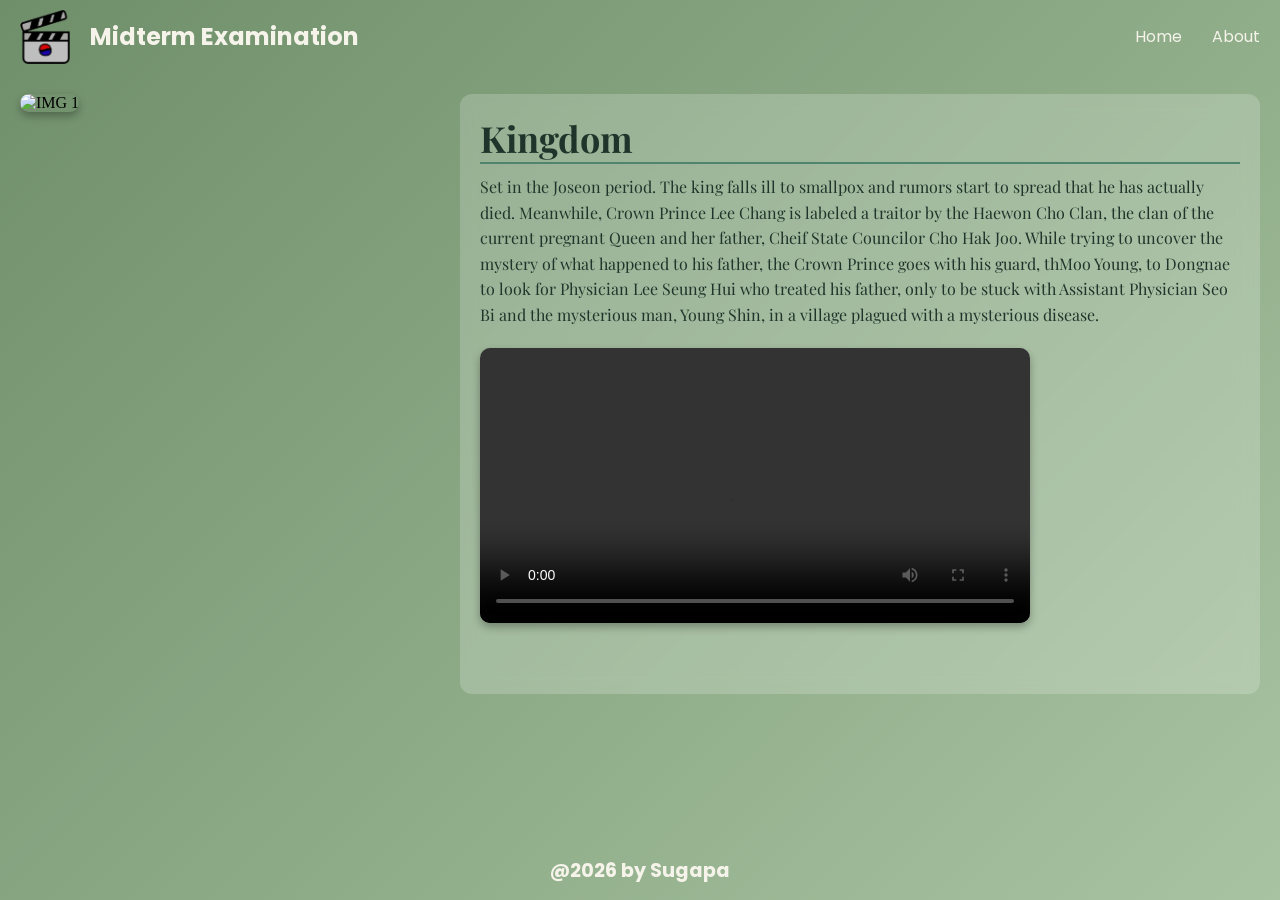
==== kingdom.html @ 0969eb28 "Initial commit" ====
<!DOCTYPE html>
<html lang="en">

<head>
    <meta charset="UTF-8">
    <meta name="viewport" content="width=device-width, initial-scale=1.0">
    <link rel="shortcut icon" href="img/logo.webp" type="image/x-icon">
    <link rel="stylesheet" href="css/video.css">
    <title>Kingdom</title>
</head>

<body>
    <header>
        <nav>
            <div class="logo">
                <img src="img/logo.webp" alt="">
                <h1>Midterm Examination</h1>
            </div>
            <ul class="nav-links">
                <li><a href="index.html">Home</a></li>
                <li><a href="about.html">About</a></li>
            </ul>
        </nav>
    </header>
    <section class="container">
        <div class="left">
            <div class="img-container">
                <img src="img/kingdom.webp" alt="IMG 1">
            </div>
        </div>
        <div class="right">
            <div class="title">
                <h1>Kingdom</h1>
            </div>
            <div class="description">
                <p> Set in the Joseon period. The king falls ill to smallpox and rumors start to spread that he has
                    actually died. Meanwhile, Crown Prince Lee Chang is labeled a traitor by the Haewon Cho Clan, the
                    clan of the current pregnant Queen and her father, Cheif State Councilor Cho Hak Joo. While trying
                    to uncover the mystery of what happened to his father, the Crown Prince goes with his guard, thMoo
                    Young, to Dongnae to look for Physician Lee Seung Hui who treated his father, only to be stuck with
                    Assistant Physician Seo Bi and the mysterious man, Young Shin, in a village plagued with a
                    mysterious disease.</p>
            </div>
            <div class="video">
                <video src="video/kingdom.webm" autoplay controls></video>
            </div>
        </div>
    </section>
    <footer>
        <div class="footer-content">
            <h1>@2026 by Sugapa</h1>
        </div>
    </footer>
</body>

</html>
---- css/video.css ----
@import url('https://fonts.googleapis.com/css2?family=Montserrat:ital,wght@0,100..900;1,100..900&family=Playfair+Display:ital,wght@0,400..900;1,400..900&family=Poppins:ital,wght@0,100;0,200;0,300;0,400;0,500;0,600;0,700;0,800;0,900;1,100;1,200;1,300;1,400;1,500;1,600;1,700;1,800;1,900&display=swap');

* {
    margin: 0;
    padding: 0;
    box-sizing: border-box;
    list-style-type: none;
    text-decoration: none;
}

a {
    color: inherit;
}

body {
    max-width: 1400px;
    margin: 0 auto;
    background: linear-gradient(135deg, #6f8f6a, #a8c3a1);
    background-repeat: no-repeat;
    background-attachment: fixed;
    min-height: 100vh;
    display: flex;
    flex-direction: column;
    overflow: auto;
}

nav {
    width: 100%;
    font-family: 'Poppins', sans-serif;
    padding: 10px 20px;
    display: flex;
    justify-content: space-between;
    align-items: center;
    z-index: 1000;
    color: #f5f3ea;
}


nav .nav-links {
    display: flex;
    gap: 30px;
}

.nav-links a:hover {
    color: #1f352b;
    transition: 0.3s;
}

.logo {
    display: flex;
    flex-direction: row;
    align-items: center;
    gap: 20px;
}

.logo img {
    width: 50px;
    z-index: 0;
}

.container {
    display: flex;
    flex: 1;
    padding: 20px;
    gap: 40px;
}

.left {
    display: flex;
    flex: 1;
    max-width: 400px;
}

.img-container {
    width: 100%;
}

.left img {
    width: 100%;
    height: auto;
    border-radius: 10px;
    box-shadow: 0 4px 8px rgba(0, 0, 0, 0.3);
}

.right {
    display: flex;
    flex: 1;
    flex-direction: column;
    padding: 20px;
    background: rgba(255, 255, 255, 0.2);
    backdrop-filter: blur(10px);
    border-radius: 12px;
    height: auto;
    max-height: 600px;
}

.right .title {
    border-bottom: #4f846d 2px solid;
    width: 100%;
    text-align: start;
    font-family: 'Playfair Display', serif;
    font-size: 1.5rem;
    color: #1f352b;
    margin-bottom: 10px;
}

.right .description {
    font-family: 'Playfair Display', sans-serif;
    color: #1f352b;
    line-height: 1.6;
    font-size: 1rem;
}

.right video {
    width: 100%;
    max-width: 550px;
    margin-top: 20px;
    border-radius: 10px;
    box-shadow: 0 4px 8px rgba(0, 0, 0, 0.3);
}

.footer-content {
    width: 100%;
    font-family: 'Poppins', serif;
    font-size: .6rem;
    color: #f5f3ea;
    text-align: center;
    margin: 15px 0 15px 0;
}
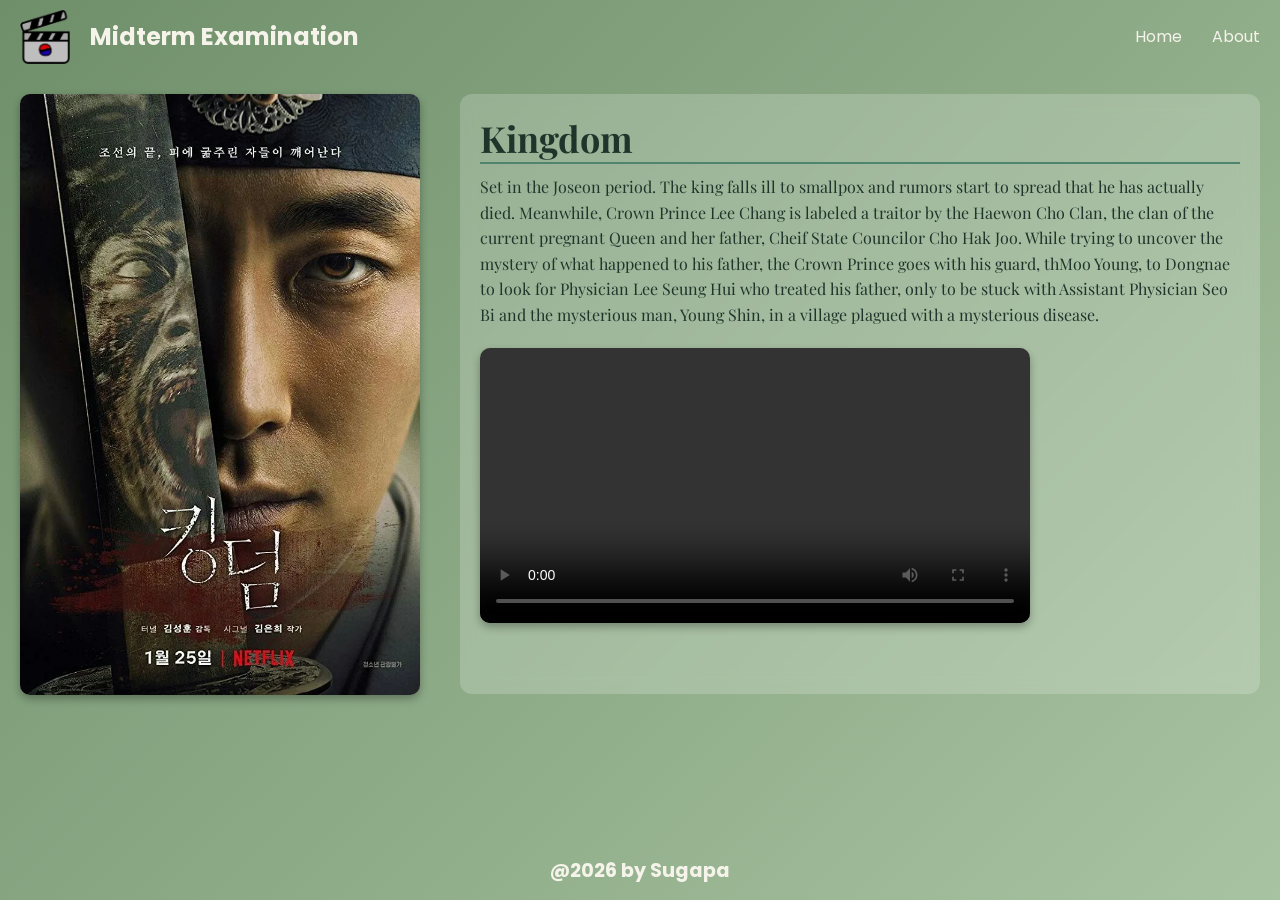
==== commit 1477089a: "On branch main  Your branch is up to date with 'origin/main'.  Changes to be committed: 	modified:  " ====
--- a/kingdom.html
+++ b/kingdom.html
@@ -25,7 +25,7 @@
     <section class="container">
         <div class="left">
             <div class="img-container">
-                <img src="img/kingdom.webp" alt="IMG 1">
+                <img src="img/Kingdom.webp" alt="IMG 1">
             </div>
         </div>
         <div class="right">
